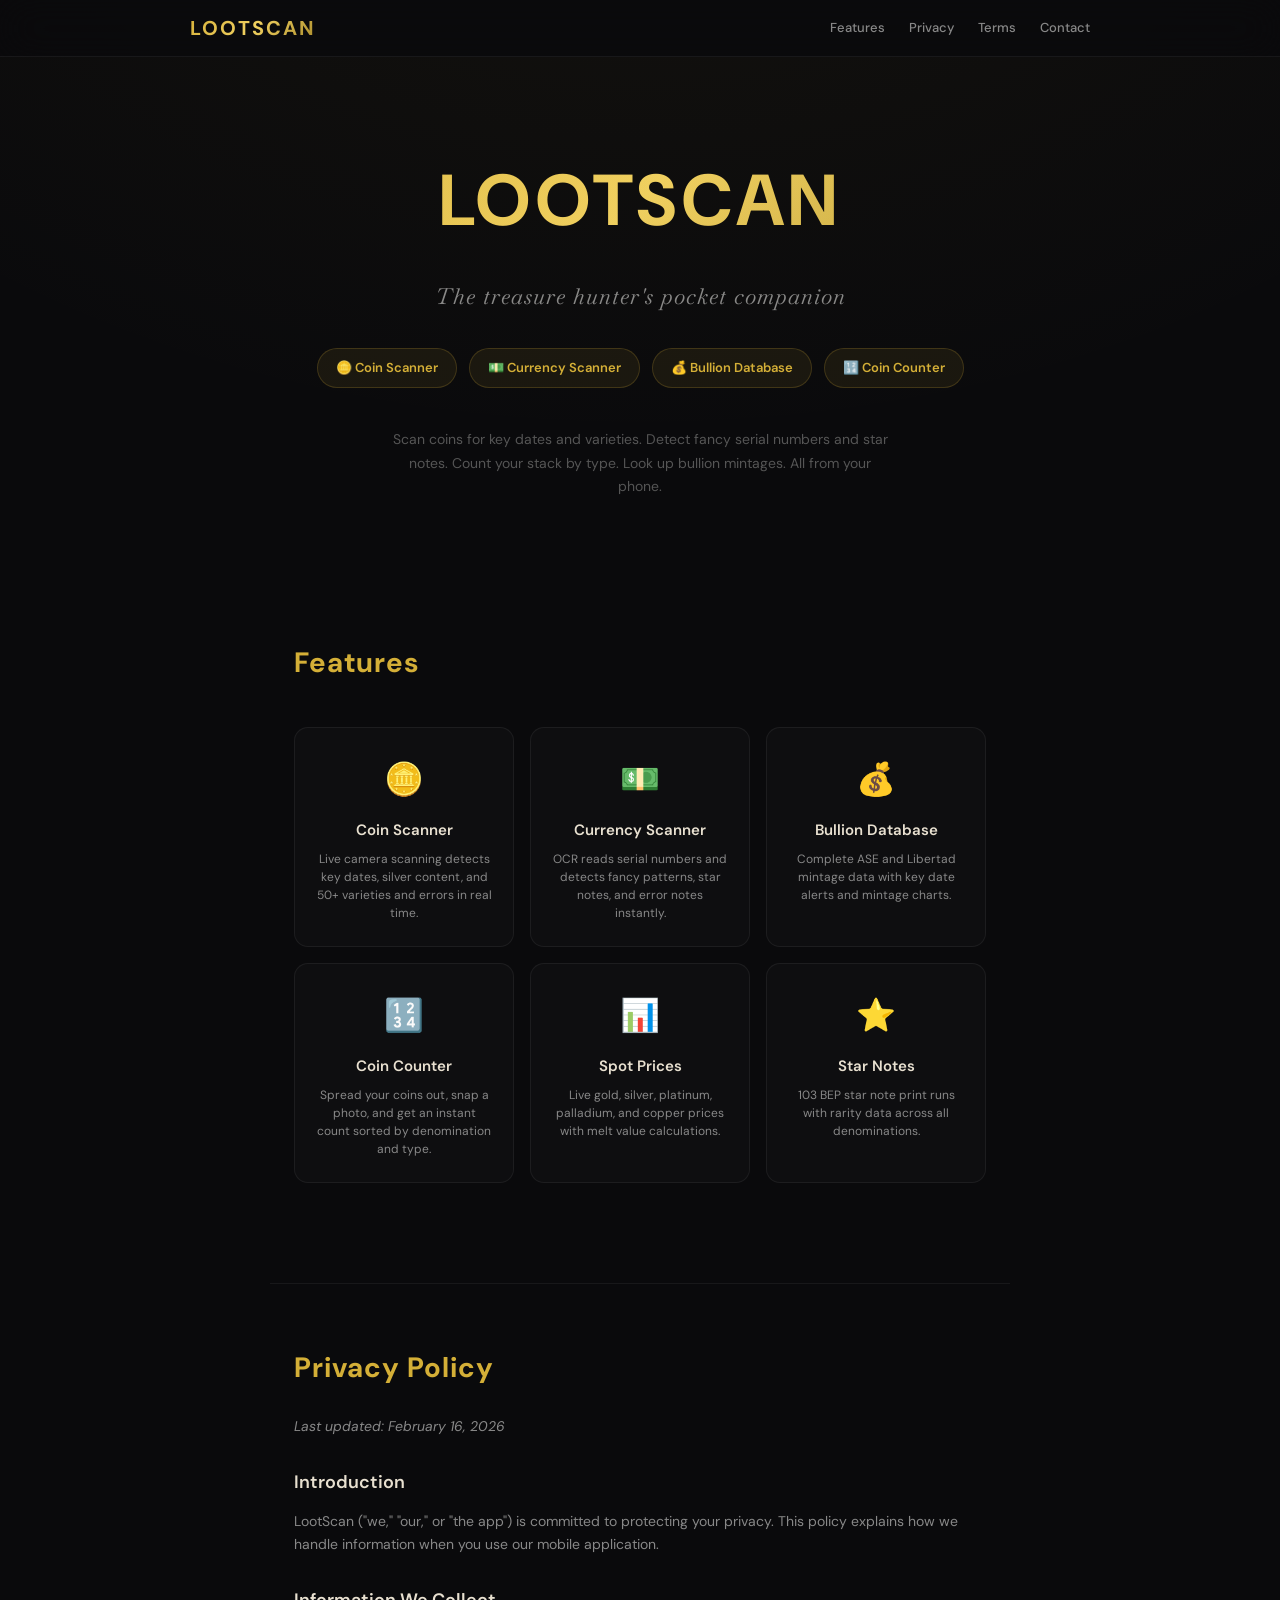
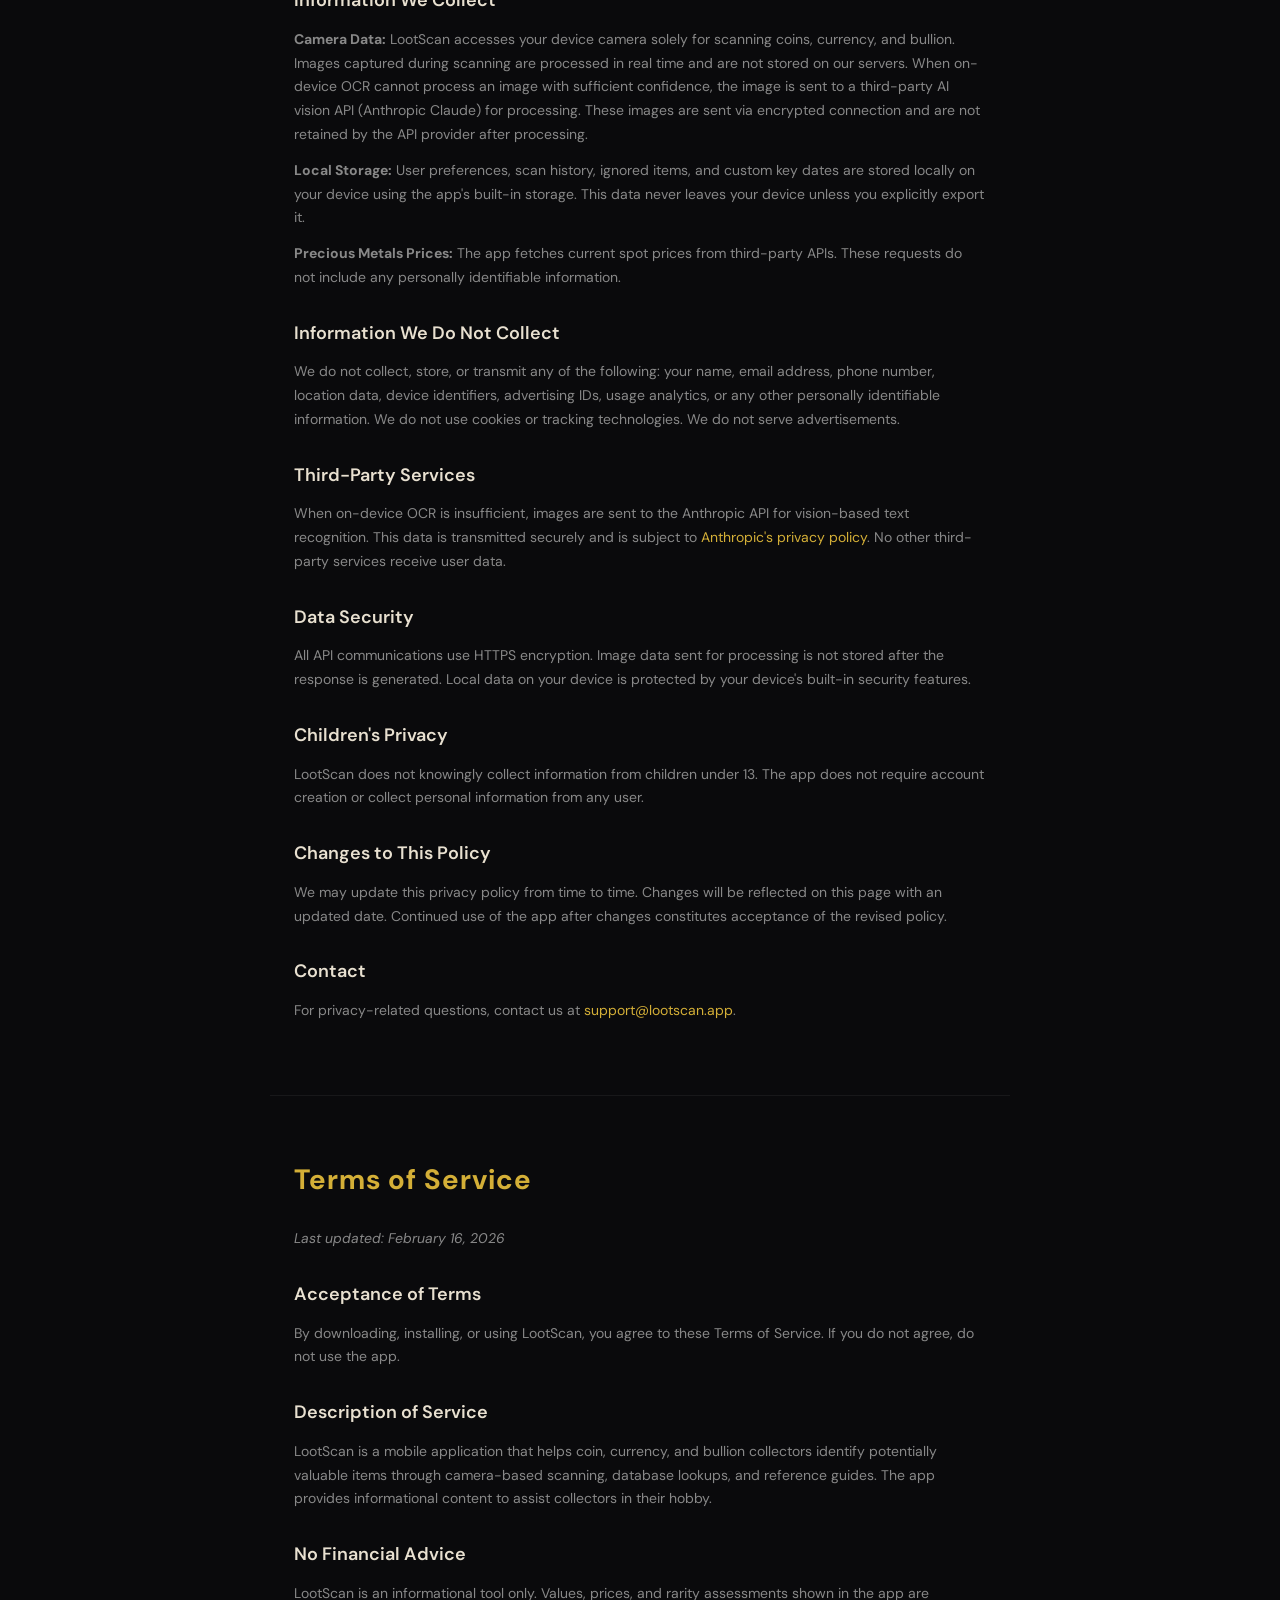
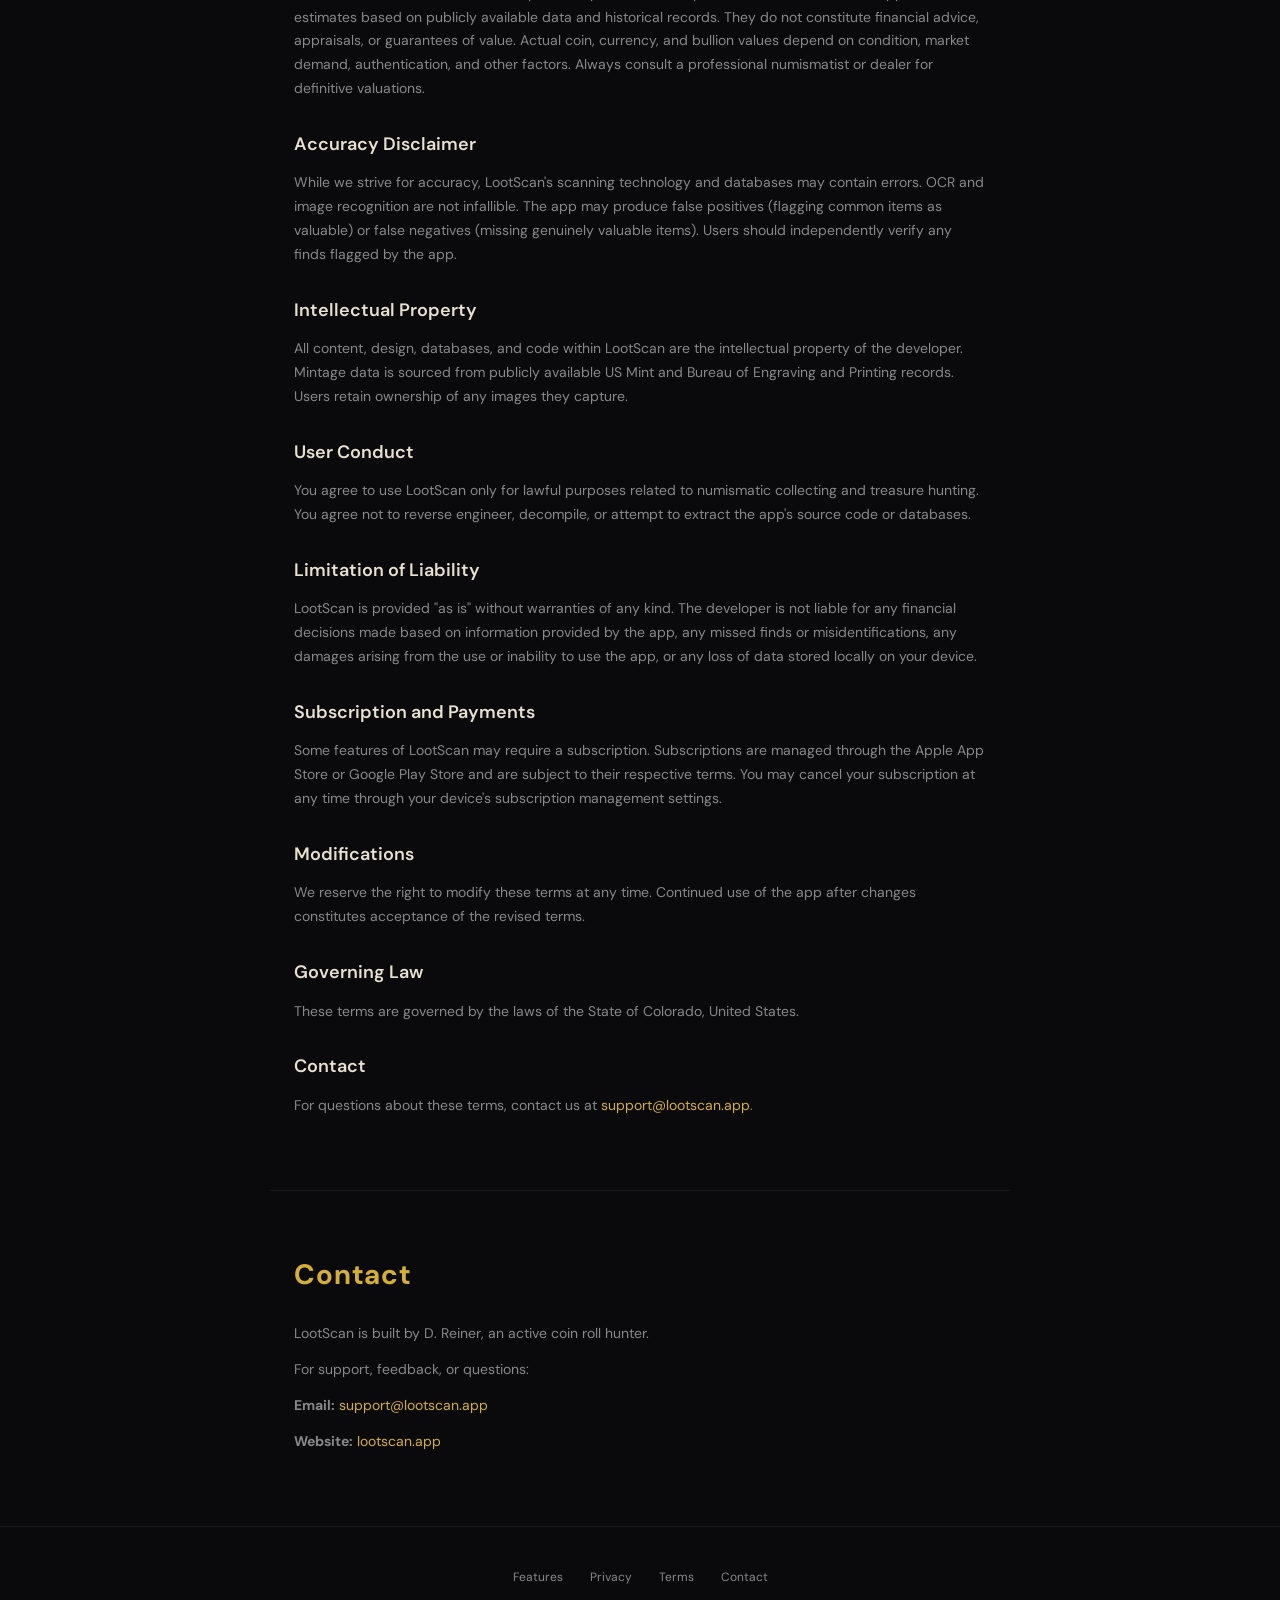
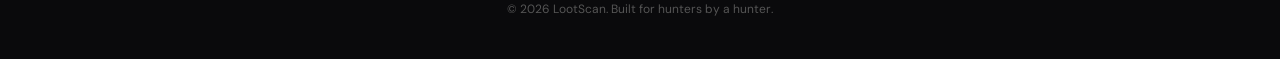
==== index.html @ cfce4ca8 "Add files via upload" ====
<!DOCTYPE html>
<html lang="en">
<head>
<meta charset="UTF-8">
<meta name="viewport" content="width=device-width, initial-scale=1.0">
<title>LootScan — Coin, Currency & Bullion Scanner</title>
<meta name="description" content="The treasure hunter's pocket companion. Scan coins for key dates, detect fancy serial numbers, count your stack, and look up bullion mintages — all from your phone.">
<link rel="preconnect" href="https://fonts.googleapis.com">
<link href="https://fonts.googleapis.com/css2?family=Baskervville:ital@0;1&family=DM+Sans:wght@400;500;600;700&family=JetBrains+Mono:wght@400;600&display=swap" rel="stylesheet">
<style>
  :root {
    --gold: #d4af37;
    --gold-light: #f0d060;
    --gold-dim: #a68929;
    --bg: #0a0a0c;
    --bg-card: rgba(255,255,255,0.02);
    --border: rgba(255,255,255,0.06);
    --text: #e8e0d0;
    --text-dim: #888;
    --text-faint: #555;
    --font: 'DM Sans', sans-serif;
    --font-display: 'Baskervville', serif;
    --mono: 'JetBrains Mono', monospace;
  }

  * { margin: 0; padding: 0; box-sizing: border-box; }

  body {
    background: var(--bg);
    color: var(--text);
    font-family: var(--font);
    line-height: 1.7;
    -webkit-font-smoothing: antialiased;
  }

  a { color: var(--gold); text-decoration: none; }
  a:hover { text-decoration: underline; }

  /* ── NAV ── */
  nav {
    position: fixed; top: 0; left: 0; right: 0; z-index: 100;
    background: rgba(10,10,12,0.92);
    backdrop-filter: blur(20px);
    border-bottom: 1px solid var(--border);
    padding: 0 24px;
  }
  nav .inner {
    max-width: 900px; margin: 0 auto;
    display: flex; justify-content: space-between; align-items: center;
    height: 56px;
  }
  nav .logo {
    font-family: var(--font);
    font-weight: 700; font-size: 20px; letter-spacing: 2px;
    background: linear-gradient(135deg, var(--gold), var(--gold-light), var(--gold-dim));
    -webkit-background-clip: text; -webkit-text-fill-color: transparent;
  }
  nav .links { display: flex; gap: 24px; }
  nav .links a {
    font-size: 13px; font-weight: 500; color: var(--text-dim);
    transition: color 0.2s;
  }
  nav .links a:hover { color: var(--gold); text-decoration: none; }

  /* ── HERO ── */
  .hero {
    padding: 140px 24px 80px;
    text-align: center;
    position: relative;
    overflow: hidden;
  }
  .hero::before {
    content: '';
    position: absolute; top: -50%; left: -50%; right: -50%; bottom: 0;
    background: radial-gradient(ellipse at center top, rgba(212,175,55,0.06) 0%, transparent 60%);
    pointer-events: none;
  }
  .hero h1 {
    font-family: var(--font);
    font-size: clamp(40px, 8vw, 72px);
    font-weight: 700;
    letter-spacing: 4px;
    background: linear-gradient(135deg, var(--gold), var(--gold-light), var(--gold-dim));
    -webkit-background-clip: text; -webkit-text-fill-color: transparent;
    margin-bottom: 16px;
  }
  .hero .tagline {
    font-family: var(--font-display);
    font-style: italic;
    font-size: clamp(16px, 3vw, 22px);
    color: var(--text-dim);
    letter-spacing: 1px;
    margin-bottom: 32px;
  }
  .hero .features {
    display: flex; flex-wrap: wrap; justify-content: center; gap: 12px;
    margin-bottom: 40px;
  }
  .hero .pill {
    padding: 8px 18px;
    border-radius: 30px;
    font-size: 13px; font-weight: 600;
    background: rgba(212,175,55,0.08);
    border: 1px solid rgba(212,175,55,0.2);
    color: var(--gold);
  }
  .hero .subtitle {
    font-size: 14px;
    color: var(--text-faint);
    max-width: 500px;
    margin: 0 auto;
  }

  /* ── SECTIONS ── */
  .section {
    max-width: 740px;
    margin: 0 auto;
    padding: 60px 24px;
  }
  .section h2 {
    font-family: var(--font);
    font-size: 28px;
    font-weight: 700;
    color: var(--gold);
    margin-bottom: 24px;
    letter-spacing: 1px;
  }
  .section h3 {
    font-size: 18px;
    font-weight: 600;
    color: var(--text);
    margin: 28px 0 12px;
  }
  .section p, .section li {
    font-size: 14px;
    color: var(--text-dim);
    margin-bottom: 12px;
  }
  .section ul {
    padding-left: 20px;
    margin-bottom: 16px;
  }
  .section li { margin-bottom: 6px; }

  .divider {
    max-width: 740px;
    margin: 0 auto;
    border: none;
    border-top: 1px solid var(--border);
  }

  /* ── FEATURE GRID ── */
  .feature-grid {
    display: grid;
    grid-template-columns: repeat(auto-fit, minmax(200px, 1fr));
    gap: 16px;
    margin: 40px 0;
  }
  .feature-card {
    background: var(--bg-card);
    border: 1px solid var(--border);
    border-radius: 14px;
    padding: 24px 20px;
    text-align: center;
    transition: border-color 0.3s;
  }
  .feature-card:hover { border-color: rgba(212,175,55,0.2); }
  .feature-card .icon { font-size: 32px; margin-bottom: 12px; }
  .feature-card .label {
    font-weight: 600; font-size: 15px;
    color: var(--text); margin-bottom: 6px;
  }
  .feature-card .desc {
    font-size: 12px; color: var(--text-dim); line-height: 1.5;
  }

  /* ── FOOTER ── */
  footer {
    border-top: 1px solid var(--border);
    padding: 40px 24px;
    text-align: center;
    color: var(--text-faint);
    font-size: 12px;
  }
  footer .links { margin-bottom: 12px; }
  footer .links a {
    color: var(--text-dim);
    margin: 0 12px;
    font-size: 12px;
  }

  /* ── RESPONSIVE ── */
  @media (max-width: 600px) {
    nav .links { gap: 16px; }
    nav .links a { font-size: 12px; }
    .section { padding: 40px 20px; }
    .feature-grid { grid-template-columns: 1fr 1fr; }
  }

  /* ── SMOOTH SCROLL ── */
  html { scroll-behavior: smooth; scroll-padding-top: 64px; }
</style>
</head>
<body>

<!-- NAV -->
<nav>
  <div class="inner">
    <div class="logo">LOOTSCAN</div>
    <div class="links">
      <a href="#features">Features</a>
      <a href="#privacy">Privacy</a>
      <a href="#terms">Terms</a>
      <a href="#contact">Contact</a>
    </div>
  </div>
</nav>

<!-- HERO -->
<div class="hero">
  <h1>LOOTSCAN</h1>
  <div class="tagline">The treasure hunter's pocket companion</div>
  <div class="features">
    <span class="pill">🪙 Coin Scanner</span>
    <span class="pill">💵 Currency Scanner</span>
    <span class="pill">💰 Bullion Database</span>
    <span class="pill">🔢 Coin Counter</span>
  </div>
  <div class="subtitle">
    Scan coins for key dates and varieties. Detect fancy serial numbers and star notes.
    Count your stack by type. Look up bullion mintages. All from your phone.
  </div>
</div>

<!-- FEATURES -->
<div class="section" id="features">
  <h2>Features</h2>
  <div class="feature-grid">
    <div class="feature-card">
      <div class="icon">🪙</div>
      <div class="label">Coin Scanner</div>
      <div class="desc">Live camera scanning detects key dates, silver content, and 50+ varieties and errors in real time.</div>
    </div>
    <div class="feature-card">
      <div class="icon">💵</div>
      <div class="label">Currency Scanner</div>
      <div class="desc">OCR reads serial numbers and detects fancy patterns, star notes, and error notes instantly.</div>
    </div>
    <div class="feature-card">
      <div class="icon">💰</div>
      <div class="label">Bullion Database</div>
      <div class="desc">Complete ASE and Libertad mintage data with key date alerts and mintage charts.</div>
    </div>
    <div class="feature-card">
      <div class="icon">🔢</div>
      <div class="label">Coin Counter</div>
      <div class="desc">Spread your coins out, snap a photo, and get an instant count sorted by denomination and type.</div>
    </div>
    <div class="feature-card">
      <div class="icon">📊</div>
      <div class="label">Spot Prices</div>
      <div class="desc">Live gold, silver, platinum, palladium, and copper prices with melt value calculations.</div>
    </div>
    <div class="feature-card">
      <div class="icon">⭐</div>
      <div class="label">Star Notes</div>
      <div class="desc">103 BEP star note print runs with rarity data across all denominations.</div>
    </div>
  </div>
</div>

<hr class="divider">

<!-- PRIVACY POLICY -->
<div class="section" id="privacy">
  <h2>Privacy Policy</h2>
  <p><em>Last updated: February 16, 2026</em></p>

  <h3>Introduction</h3>
  <p>LootScan ("we," "our," or "the app") is committed to protecting your privacy. This policy explains how we handle information when you use our mobile application.</p>

  <h3>Information We Collect</h3>
  <p><strong>Camera Data:</strong> LootScan accesses your device camera solely for scanning coins, currency, and bullion. Images captured during scanning are processed in real time and are not stored on our servers. When on-device OCR cannot process an image with sufficient confidence, the image is sent to a third-party AI vision API (Anthropic Claude) for processing. These images are sent via encrypted connection and are not retained by the API provider after processing.</p>
  <p><strong>Local Storage:</strong> User preferences, scan history, ignored items, and custom key dates are stored locally on your device using the app's built-in storage. This data never leaves your device unless you explicitly export it.</p>
  <p><strong>Precious Metals Prices:</strong> The app fetches current spot prices from third-party APIs. These requests do not include any personally identifiable information.</p>

  <h3>Information We Do Not Collect</h3>
  <p>We do not collect, store, or transmit any of the following: your name, email address, phone number, location data, device identifiers, advertising IDs, usage analytics, or any other personally identifiable information. We do not use cookies or tracking technologies. We do not serve advertisements.</p>

  <h3>Third-Party Services</h3>
  <p>When on-device OCR is insufficient, images are sent to the Anthropic API for vision-based text recognition. This data is transmitted securely and is subject to <a href="https://www.anthropic.com/privacy" target="_blank" rel="noopener">Anthropic's privacy policy</a>. No other third-party services receive user data.</p>

  <h3>Data Security</h3>
  <p>All API communications use HTTPS encryption. Image data sent for processing is not stored after the response is generated. Local data on your device is protected by your device's built-in security features.</p>

  <h3>Children's Privacy</h3>
  <p>LootScan does not knowingly collect information from children under 13. The app does not require account creation or collect personal information from any user.</p>

  <h3>Changes to This Policy</h3>
  <p>We may update this privacy policy from time to time. Changes will be reflected on this page with an updated date. Continued use of the app after changes constitutes acceptance of the revised policy.</p>

  <h3>Contact</h3>
  <p>For privacy-related questions, contact us at <a href="mailto:support@lootscan.app">support@lootscan.app</a>.</p>
</div>

<hr class="divider">

<!-- TERMS OF SERVICE -->
<div class="section" id="terms">
  <h2>Terms of Service</h2>
  <p><em>Last updated: February 16, 2026</em></p>

  <h3>Acceptance of Terms</h3>
  <p>By downloading, installing, or using LootScan, you agree to these Terms of Service. If you do not agree, do not use the app.</p>

  <h3>Description of Service</h3>
  <p>LootScan is a mobile application that helps coin, currency, and bullion collectors identify potentially valuable items through camera-based scanning, database lookups, and reference guides. The app provides informational content to assist collectors in their hobby.</p>

  <h3>No Financial Advice</h3>
  <p>LootScan is an informational tool only. Values, prices, and rarity assessments shown in the app are estimates based on publicly available data and historical records. They do not constitute financial advice, appraisals, or guarantees of value. Actual coin, currency, and bullion values depend on condition, market demand, authentication, and other factors. Always consult a professional numismatist or dealer for definitive valuations.</p>

  <h3>Accuracy Disclaimer</h3>
  <p>While we strive for accuracy, LootScan's scanning technology and databases may contain errors. OCR and image recognition are not infallible. The app may produce false positives (flagging common items as valuable) or false negatives (missing genuinely valuable items). Users should independently verify any finds flagged by the app.</p>

  <h3>Intellectual Property</h3>
  <p>All content, design, databases, and code within LootScan are the intellectual property of the developer. Mintage data is sourced from publicly available US Mint and Bureau of Engraving and Printing records. Users retain ownership of any images they capture.</p>

  <h3>User Conduct</h3>
  <p>You agree to use LootScan only for lawful purposes related to numismatic collecting and treasure hunting. You agree not to reverse engineer, decompile, or attempt to extract the app's source code or databases.</p>

  <h3>Limitation of Liability</h3>
  <p>LootScan is provided "as is" without warranties of any kind. The developer is not liable for any financial decisions made based on information provided by the app, any missed finds or misidentifications, any damages arising from the use or inability to use the app, or any loss of data stored locally on your device.</p>

  <h3>Subscription and Payments</h3>
  <p>Some features of LootScan may require a subscription. Subscriptions are managed through the Apple App Store or Google Play Store and are subject to their respective terms. You may cancel your subscription at any time through your device's subscription management settings.</p>

  <h3>Modifications</h3>
  <p>We reserve the right to modify these terms at any time. Continued use of the app after changes constitutes acceptance of the revised terms.</p>

  <h3>Governing Law</h3>
  <p>These terms are governed by the laws of the State of Colorado, United States.</p>

  <h3>Contact</h3>
  <p>For questions about these terms, contact us at <a href="mailto:support@lootscan.app">support@lootscan.app</a>.</p>
</div>

<hr class="divider">

<!-- CONTACT -->
<div class="section" id="contact">
  <h2>Contact</h2>
  <p>LootScan is built by D. Reiner, an active coin roll hunter.</p>
  <p>For support, feedback, or questions:</p>
  <p><strong>Email:</strong> <a href="mailto:support@lootscan.app">support@lootscan.app</a></p>
  <p><strong>Website:</strong> <a href="https://lootscan.app">lootscan.app</a></p>
</div>

<!-- FOOTER -->
<footer>
  <div class="links">
    <a href="#features">Features</a>
    <a href="#privacy">Privacy</a>
    <a href="#terms">Terms</a>
    <a href="#contact">Contact</a>
  </div>
  <div>&copy; 2026 LootScan. Built for hunters by a hunter.</div>
</footer>

</body>
</html>
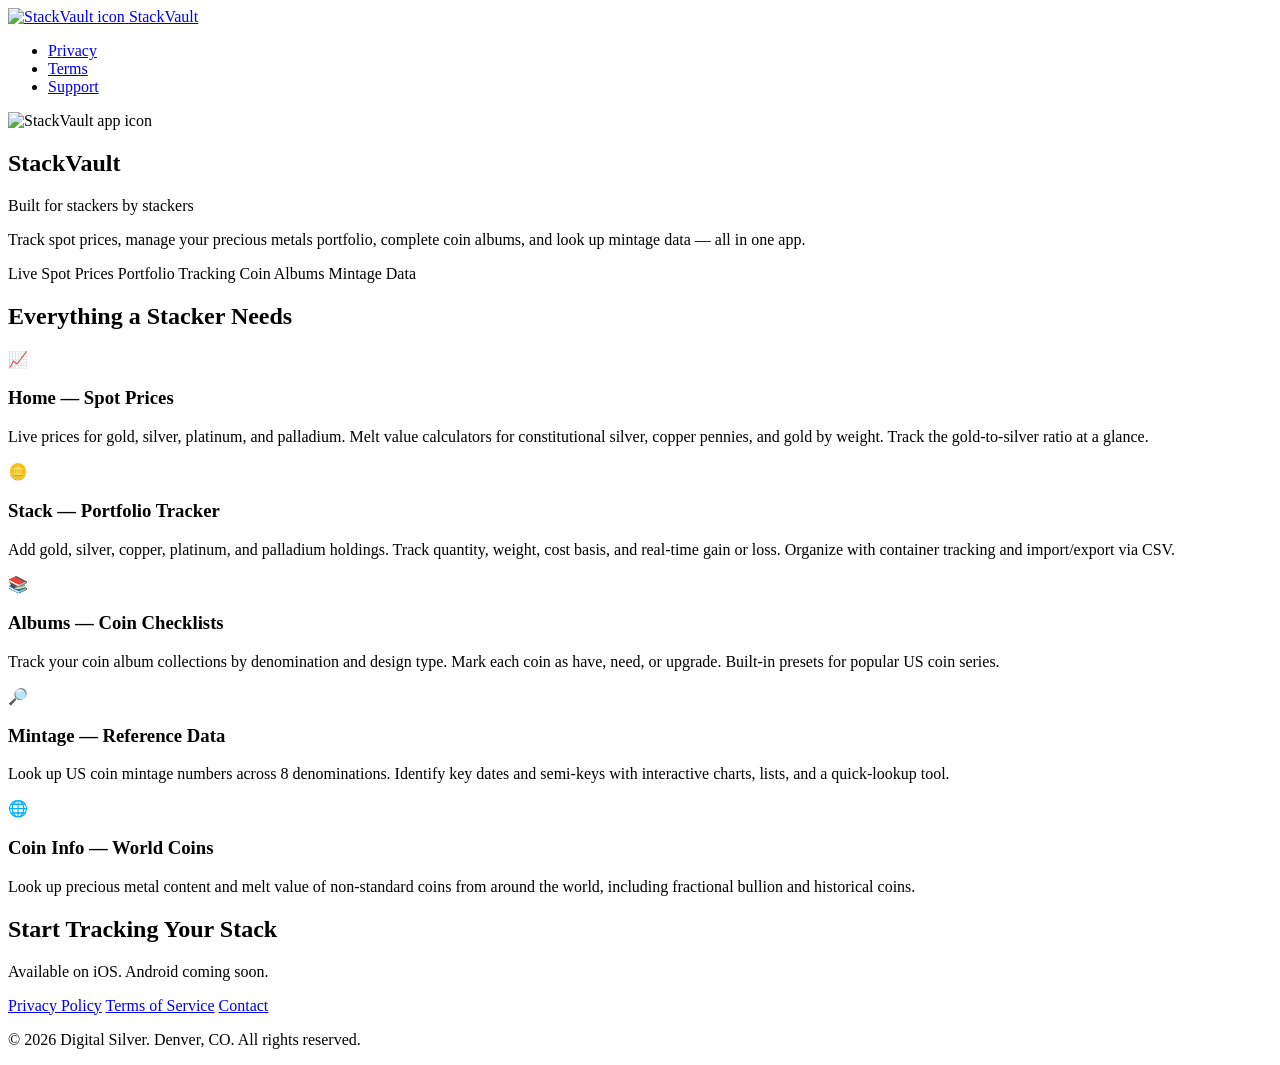
==== commit 5cab6b7b: "Add files via upload" ====
--- a/index.html
+++ b/index.html
@@ -1,369 +1,97 @@
 <!DOCTYPE html>
 <html lang="en">
 <head>
-<meta charset="UTF-8">
-<meta name="viewport" content="width=device-width, initial-scale=1.0">
-<title>LootScan — Coin, Currency & Bullion Scanner</title>
-<meta name="description" content="The treasure hunter's pocket companion. Scan coins for key dates, detect fancy serial numbers, count your stack, and look up bullion mintages — all from your phone.">
-<link rel="preconnect" href="https://fonts.googleapis.com">
-<link href="https://fonts.googleapis.com/css2?family=Baskervville:ital@0;1&family=DM+Sans:wght@400;500;600;700&family=JetBrains+Mono:wght@400;600&display=swap" rel="stylesheet">
-<style>
-  :root {
-    --gold: #d4af37;
-    --gold-light: #f0d060;
-    --gold-dim: #a68929;
-    --bg: #0a0a0c;
-    --bg-card: rgba(255,255,255,0.02);
-    --border: rgba(255,255,255,0.06);
-    --text: #e8e0d0;
-    --text-dim: #888;
-    --text-faint: #555;
-    --font: 'DM Sans', sans-serif;
-    --font-display: 'Baskervville', serif;
-    --mono: 'JetBrains Mono', monospace;
-  }
-
-  * { margin: 0; padding: 0; box-sizing: border-box; }
-
-  body {
-    background: var(--bg);
-    color: var(--text);
-    font-family: var(--font);
-    line-height: 1.7;
-    -webkit-font-smoothing: antialiased;
-  }
-
-  a { color: var(--gold); text-decoration: none; }
-  a:hover { text-decoration: underline; }
-
-  /* ── NAV ── */
-  nav {
-    position: fixed; top: 0; left: 0; right: 0; z-index: 100;
-    background: rgba(10,10,12,0.92);
-    backdrop-filter: blur(20px);
-    border-bottom: 1px solid var(--border);
-    padding: 0 24px;
-  }
-  nav .inner {
-    max-width: 900px; margin: 0 auto;
-    display: flex; justify-content: space-between; align-items: center;
-    height: 56px;
-  }
-  nav .logo {
-    font-family: var(--font);
-    font-weight: 700; font-size: 20px; letter-spacing: 2px;
-    background: linear-gradient(135deg, var(--gold), var(--gold-light), var(--gold-dim));
-    -webkit-background-clip: text; -webkit-text-fill-color: transparent;
-  }
-  nav .links { display: flex; gap: 24px; }
-  nav .links a {
-    font-size: 13px; font-weight: 500; color: var(--text-dim);
-    transition: color 0.2s;
-  }
-  nav .links a:hover { color: var(--gold); text-decoration: none; }
-
-  /* ── HERO ── */
-  .hero {
-    padding: 140px 24px 80px;
-    text-align: center;
-    position: relative;
-    overflow: hidden;
-  }
-  .hero::before {
-    content: '';
-    position: absolute; top: -50%; left: -50%; right: -50%; bottom: 0;
-    background: radial-gradient(ellipse at center top, rgba(212,175,55,0.06) 0%, transparent 60%);
-    pointer-events: none;
-  }
-  .hero h1 {
-    font-family: var(--font);
-    font-size: clamp(40px, 8vw, 72px);
-    font-weight: 700;
-    letter-spacing: 4px;
-    background: linear-gradient(135deg, var(--gold), var(--gold-light), var(--gold-dim));
-    -webkit-background-clip: text; -webkit-text-fill-color: transparent;
-    margin-bottom: 16px;
-  }
-  .hero .tagline {
-    font-family: var(--font-display);
-    font-style: italic;
-    font-size: clamp(16px, 3vw, 22px);
-    color: var(--text-dim);
-    letter-spacing: 1px;
-    margin-bottom: 32px;
-  }
-  .hero .features {
-    display: flex; flex-wrap: wrap; justify-content: center; gap: 12px;
-    margin-bottom: 40px;
-  }
-  .hero .pill {
-    padding: 8px 18px;
-    border-radius: 30px;
-    font-size: 13px; font-weight: 600;
-    background: rgba(212,175,55,0.08);
-    border: 1px solid rgba(212,175,55,0.2);
-    color: var(--gold);
-  }
-  .hero .subtitle {
-    font-size: 14px;
-    color: var(--text-faint);
-    max-width: 500px;
-    margin: 0 auto;
-  }
-
-  /* ── SECTIONS ── */
-  .section {
-    max-width: 740px;
-    margin: 0 auto;
-    padding: 60px 24px;
-  }
-  .section h2 {
-    font-family: var(--font);
-    font-size: 28px;
-    font-weight: 700;
-    color: var(--gold);
-    margin-bottom: 24px;
-    letter-spacing: 1px;
-  }
-  .section h3 {
-    font-size: 18px;
-    font-weight: 600;
-    color: var(--text);
-    margin: 28px 0 12px;
-  }
-  .section p, .section li {
-    font-size: 14px;
-    color: var(--text-dim);
-    margin-bottom: 12px;
-  }
-  .section ul {
-    padding-left: 20px;
-    margin-bottom: 16px;
-  }
-  .section li { margin-bottom: 6px; }
-
-  .divider {
-    max-width: 740px;
-    margin: 0 auto;
-    border: none;
-    border-top: 1px solid var(--border);
-  }
-
-  /* ── FEATURE GRID ── */
-  .feature-grid {
-    display: grid;
-    grid-template-columns: repeat(auto-fit, minmax(200px, 1fr));
-    gap: 16px;
-    margin: 40px 0;
-  }
-  .feature-card {
-    background: var(--bg-card);
-    border: 1px solid var(--border);
-    border-radius: 14px;
-    padding: 24px 20px;
-    text-align: center;
-    transition: border-color 0.3s;
-  }
-  .feature-card:hover { border-color: rgba(212,175,55,0.2); }
-  .feature-card .icon { font-size: 32px; margin-bottom: 12px; }
-  .feature-card .label {
-    font-weight: 600; font-size: 15px;
-    color: var(--text); margin-bottom: 6px;
-  }
-  .feature-card .desc {
-    font-size: 12px; color: var(--text-dim); line-height: 1.5;
-  }
-
-  /* ── FOOTER ── */
-  footer {
-    border-top: 1px solid var(--border);
-    padding: 40px 24px;
-    text-align: center;
-    color: var(--text-faint);
-    font-size: 12px;
-  }
-  footer .links { margin-bottom: 12px; }
-  footer .links a {
-    color: var(--text-dim);
-    margin: 0 12px;
-    font-size: 12px;
-  }
-
-  /* ── RESPONSIVE ── */
-  @media (max-width: 600px) {
-    nav .links { gap: 16px; }
-    nav .links a { font-size: 12px; }
-    .section { padding: 40px 20px; }
-    .feature-grid { grid-template-columns: 1fr 1fr; }
-  }
-
-  /* ── SMOOTH SCROLL ── */
-  html { scroll-behavior: smooth; scroll-padding-top: 64px; }
-</style>
+  <meta charset="UTF-8">
+  <meta name="viewport" content="width=device-width, initial-scale=1.0">
+  <title>StackVault - Precious Metals Tracker for Stackers</title>
+  <meta name="description" content="StackVault is the precious metals and coin collector app built for stackers by stackers. Track spot prices, manage your stack, complete coin albums, and look up mintage data.">
+  <meta name="theme-color" content="#0a0b0d">
+  <link rel="icon" type="image/png" href="assets/icon.png">
+  <link rel="apple-touch-icon" href="assets/icon.png">
+  <link rel="stylesheet" href="style.css">
 </head>
 <body>
 
-<!-- NAV -->
-<nav>
-  <div class="inner">
-    <div class="logo">LOOTSCAN</div>
-    <div class="links">
-      <a href="#features">Features</a>
-      <a href="#privacy">Privacy</a>
-      <a href="#terms">Terms</a>
-      <a href="#contact">Contact</a>
+<header>
+  <nav>
+    <a href="/" class="nav-brand">
+      <img src="assets/icon.png" alt="StackVault icon" width="36" height="36">
+      <span>StackVault</span>
+    </a>
+    <ul class="nav-links">
+      <li><a href="privacy.html">Privacy</a></li>
+      <li><a href="terms.html">Terms</a></li>
+      <li><a href="mailto:support@lootscan.app">Support</a></li>
+    </ul>
+  </nav>
+</header>
+
+<main>
+  <section class="hero">
+    <img src="assets/icon.png" alt="StackVault app icon" class="hero-icon" width="120" height="120">
+    <h1>Stack<span class="gold">Vault</span></h1>
+    <p class="subtitle">Built for stackers by stackers</p>
+    <p class="tagline">Track spot prices, manage your precious metals portfolio, complete coin albums, and look up mintage data &mdash; all in one app.</p>
+    <div class="badge-row">
+      <span class="badge"><span class="dot"></span> Live Spot Prices</span>
+      <span class="badge"><span class="dot"></span> Portfolio Tracking</span>
+      <span class="badge"><span class="dot"></span> Coin Albums</span>
+      <span class="badge"><span class="dot"></span> Mintage Data</span>
     </div>
+  </section>
+
+  <section class="features container">
+    <h2>Everything a Stacker Needs</h2>
+    <div class="feature-grid">
+
+      <div class="feature-card">
+        <span class="icon">&#128200;</span>
+        <h3>Home &mdash; Spot Prices</h3>
+        <p>Live prices for gold, silver, platinum, and palladium. Melt value calculators for constitutional silver, copper pennies, and gold by weight. Track the gold-to-silver ratio at a glance.</p>
+      </div>
+
+      <div class="feature-card">
+        <span class="icon">&#129689;</span>
+        <h3>Stack &mdash; Portfolio Tracker</h3>
+        <p>Add gold, silver, copper, platinum, and palladium holdings. Track quantity, weight, cost basis, and real-time gain or loss. Organize with container tracking and import/export via CSV.</p>
+      </div>
+
+      <div class="feature-card">
+        <span class="icon">&#128218;</span>
+        <h3>Albums &mdash; Coin Checklists</h3>
+        <p>Track your coin album collections by denomination and design type. Mark each coin as have, need, or upgrade. Built-in presets for popular US coin series.</p>
+      </div>
+
+      <div class="feature-card">
+        <span class="icon">&#128270;</span>
+        <h3>Mintage &mdash; Reference Data</h3>
+        <p>Look up US coin mintage numbers across 8 denominations. Identify key dates and semi-keys with interactive charts, lists, and a quick-lookup tool.</p>
+      </div>
+
+      <div class="feature-card">
+        <span class="icon">&#127760;</span>
+        <h3>Coin Info &mdash; World Coins</h3>
+        <p>Look up precious metal content and melt value of non-standard coins from around the world, including fractional bullion and historical coins.</p>
+      </div>
+
+    </div>
+  </section>
+
+  <section class="cta">
+    <h2>Start Tracking Your Stack</h2>
+    <p>Available on iOS. Android coming soon.</p>
+    <!-- Replace # with actual App Store link when live -->
+    <!--<a href="#" class="btn-primary">Download on the App Store</a>-->
+  </section>
+</main>
+
+<footer>
+  <div class="footer-links">
+    <a href="privacy.html">Privacy Policy</a>
+    <a href="terms.html">Terms of Service</a>
+    <a href="mailto:support@lootscan.app">Contact</a>
   </div>
-</nav>
-
-<!-- HERO -->
-<div class="hero">
-  <h1>LOOTSCAN</h1>
-  <div class="tagline">The treasure hunter's pocket companion</div>
-  <div class="features">
-    <span class="pill">🪙 Coin Scanner</span>
-    <span class="pill">💵 Currency Scanner</span>
-    <span class="pill">💰 Bullion Database</span>
-    <span class="pill">🔢 Coin Counter</span>
-  </div>
-  <div class="subtitle">
-    Scan coins for key dates and varieties. Detect fancy serial numbers and star notes.
-    Count your stack by type. Look up bullion mintages. All from your phone.
-  </div>
-</div>
-
-<!-- FEATURES -->
-<div class="section" id="features">
-  <h2>Features</h2>
-  <div class="feature-grid">
-    <div class="feature-card">
-      <div class="icon">🪙</div>
-      <div class="label">Coin Scanner</div>
-      <div class="desc">Live camera scanning detects key dates, silver content, and 50+ varieties and errors in real time.</div>
-    </div>
-    <div class="feature-card">
-      <div class="icon">💵</div>
-      <div class="label">Currency Scanner</div>
-      <div class="desc">OCR reads serial numbers and detects fancy patterns, star notes, and error notes instantly.</div>
-    </div>
-    <div class="feature-card">
-      <div class="icon">💰</div>
-      <div class="label">Bullion Database</div>
-      <div class="desc">Complete ASE and Libertad mintage data with key date alerts and mintage charts.</div>
-    </div>
-    <div class="feature-card">
-      <div class="icon">🔢</div>
-      <div class="label">Coin Counter</div>
-      <div class="desc">Spread your coins out, snap a photo, and get an instant count sorted by denomination and type.</div>
-    </div>
-    <div class="feature-card">
-      <div class="icon">📊</div>
-      <div class="label">Spot Prices</div>
-      <div class="desc">Live gold, silver, platinum, palladium, and copper prices with melt value calculations.</div>
-    </div>
-    <div class="feature-card">
-      <div class="icon">⭐</div>
-      <div class="label">Star Notes</div>
-      <div class="desc">103 BEP star note print runs with rarity data across all denominations.</div>
-    </div>
-  </div>
-</div>
-
-<hr class="divider">
-
-<!-- PRIVACY POLICY -->
-<div class="section" id="privacy">
-  <h2>Privacy Policy</h2>
-  <p><em>Last updated: February 16, 2026</em></p>
-
-  <h3>Introduction</h3>
-  <p>LootScan ("we," "our," or "the app") is committed to protecting your privacy. This policy explains how we handle information when you use our mobile application.</p>
-
-  <h3>Information We Collect</h3>
-  <p><strong>Camera Data:</strong> LootScan accesses your device camera solely for scanning coins, currency, and bullion. Images captured during scanning are processed in real time and are not stored on our servers. When on-device OCR cannot process an image with sufficient confidence, the image is sent to a third-party AI vision API (Anthropic Claude) for processing. These images are sent via encrypted connection and are not retained by the API provider after processing.</p>
-  <p><strong>Local Storage:</strong> User preferences, scan history, ignored items, and custom key dates are stored locally on your device using the app's built-in storage. This data never leaves your device unless you explicitly export it.</p>
-  <p><strong>Precious Metals Prices:</strong> The app fetches current spot prices from third-party APIs. These requests do not include any personally identifiable information.</p>
-
-  <h3>Information We Do Not Collect</h3>
-  <p>We do not collect, store, or transmit any of the following: your name, email address, phone number, location data, device identifiers, advertising IDs, usage analytics, or any other personally identifiable information. We do not use cookies or tracking technologies. We do not serve advertisements.</p>
-
-  <h3>Third-Party Services</h3>
-  <p>When on-device OCR is insufficient, images are sent to the Anthropic API for vision-based text recognition. This data is transmitted securely and is subject to <a href="https://www.anthropic.com/privacy" target="_blank" rel="noopener">Anthropic's privacy policy</a>. No other third-party services receive user data.</p>
-
-  <h3>Data Security</h3>
-  <p>All API communications use HTTPS encryption. Image data sent for processing is not stored after the response is generated. Local data on your device is protected by your device's built-in security features.</p>
-
-  <h3>Children's Privacy</h3>
-  <p>LootScan does not knowingly collect information from children under 13. The app does not require account creation or collect personal information from any user.</p>
-
-  <h3>Changes to This Policy</h3>
-  <p>We may update this privacy policy from time to time. Changes will be reflected on this page with an updated date. Continued use of the app after changes constitutes acceptance of the revised policy.</p>
-
-  <h3>Contact</h3>
-  <p>For privacy-related questions, contact us at <a href="mailto:support@lootscan.app">support@lootscan.app</a>.</p>
-</div>
-
-<hr class="divider">
-
-<!-- TERMS OF SERVICE -->
-<div class="section" id="terms">
-  <h2>Terms of Service</h2>
-  <p><em>Last updated: February 16, 2026</em></p>
-
-  <h3>Acceptance of Terms</h3>
-  <p>By downloading, installing, or using LootScan, you agree to these Terms of Service. If you do not agree, do not use the app.</p>
-
-  <h3>Description of Service</h3>
-  <p>LootScan is a mobile application that helps coin, currency, and bullion collectors identify potentially valuable items through camera-based scanning, database lookups, and reference guides. The app provides informational content to assist collectors in their hobby.</p>
-
-  <h3>No Financial Advice</h3>
-  <p>LootScan is an informational tool only. Values, prices, and rarity assessments shown in the app are estimates based on publicly available data and historical records. They do not constitute financial advice, appraisals, or guarantees of value. Actual coin, currency, and bullion values depend on condition, market demand, authentication, and other factors. Always consult a professional numismatist or dealer for definitive valuations.</p>
-
-  <h3>Accuracy Disclaimer</h3>
-  <p>While we strive for accuracy, LootScan's scanning technology and databases may contain errors. OCR and image recognition are not infallible. The app may produce false positives (flagging common items as valuable) or false negatives (missing genuinely valuable items). Users should independently verify any finds flagged by the app.</p>
-
-  <h3>Intellectual Property</h3>
-  <p>All content, design, databases, and code within LootScan are the intellectual property of the developer. Mintage data is sourced from publicly available US Mint and Bureau of Engraving and Printing records. Users retain ownership of any images they capture.</p>
-
-  <h3>User Conduct</h3>
-  <p>You agree to use LootScan only for lawful purposes related to numismatic collecting and treasure hunting. You agree not to reverse engineer, decompile, or attempt to extract the app's source code or databases.</p>
-
-  <h3>Limitation of Liability</h3>
-  <p>LootScan is provided "as is" without warranties of any kind. The developer is not liable for any financial decisions made based on information provided by the app, any missed finds or misidentifications, any damages arising from the use or inability to use the app, or any loss of data stored locally on your device.</p>
-
-  <h3>Subscription and Payments</h3>
-  <p>Some features of LootScan may require a subscription. Subscriptions are managed through the Apple App Store or Google Play Store and are subject to their respective terms. You may cancel your subscription at any time through your device's subscription management settings.</p>
-
-  <h3>Modifications</h3>
-  <p>We reserve the right to modify these terms at any time. Continued use of the app after changes constitutes acceptance of the revised terms.</p>
-
-  <h3>Governing Law</h3>
-  <p>These terms are governed by the laws of the State of Colorado, United States.</p>
-
-  <h3>Contact</h3>
-  <p>For questions about these terms, contact us at <a href="mailto:support@lootscan.app">support@lootscan.app</a>.</p>
-</div>
-
-<hr class="divider">
-
-<!-- CONTACT -->
-<div class="section" id="contact">
-  <h2>Contact</h2>
-  <p>LootScan is built by D. Reiner, an active coin roll hunter.</p>
-  <p>For support, feedback, or questions:</p>
-  <p><strong>Email:</strong> <a href="mailto:support@lootscan.app">support@lootscan.app</a></p>
-  <p><strong>Website:</strong> <a href="https://lootscan.app">lootscan.app</a></p>
-</div>
-
-<!-- FOOTER -->
-<footer>
-  <div class="links">
-    <a href="#features">Features</a>
-    <a href="#privacy">Privacy</a>
-    <a href="#terms">Terms</a>
-    <a href="#contact">Contact</a>
-  </div>
-  <div>&copy; 2026 LootScan. Built for hunters by a hunter.</div>
+  <p class="footer-copy">&copy; 2026 Digital Silver. Denver, CO. All rights reserved.</p>
 </footer>
 
 </body>
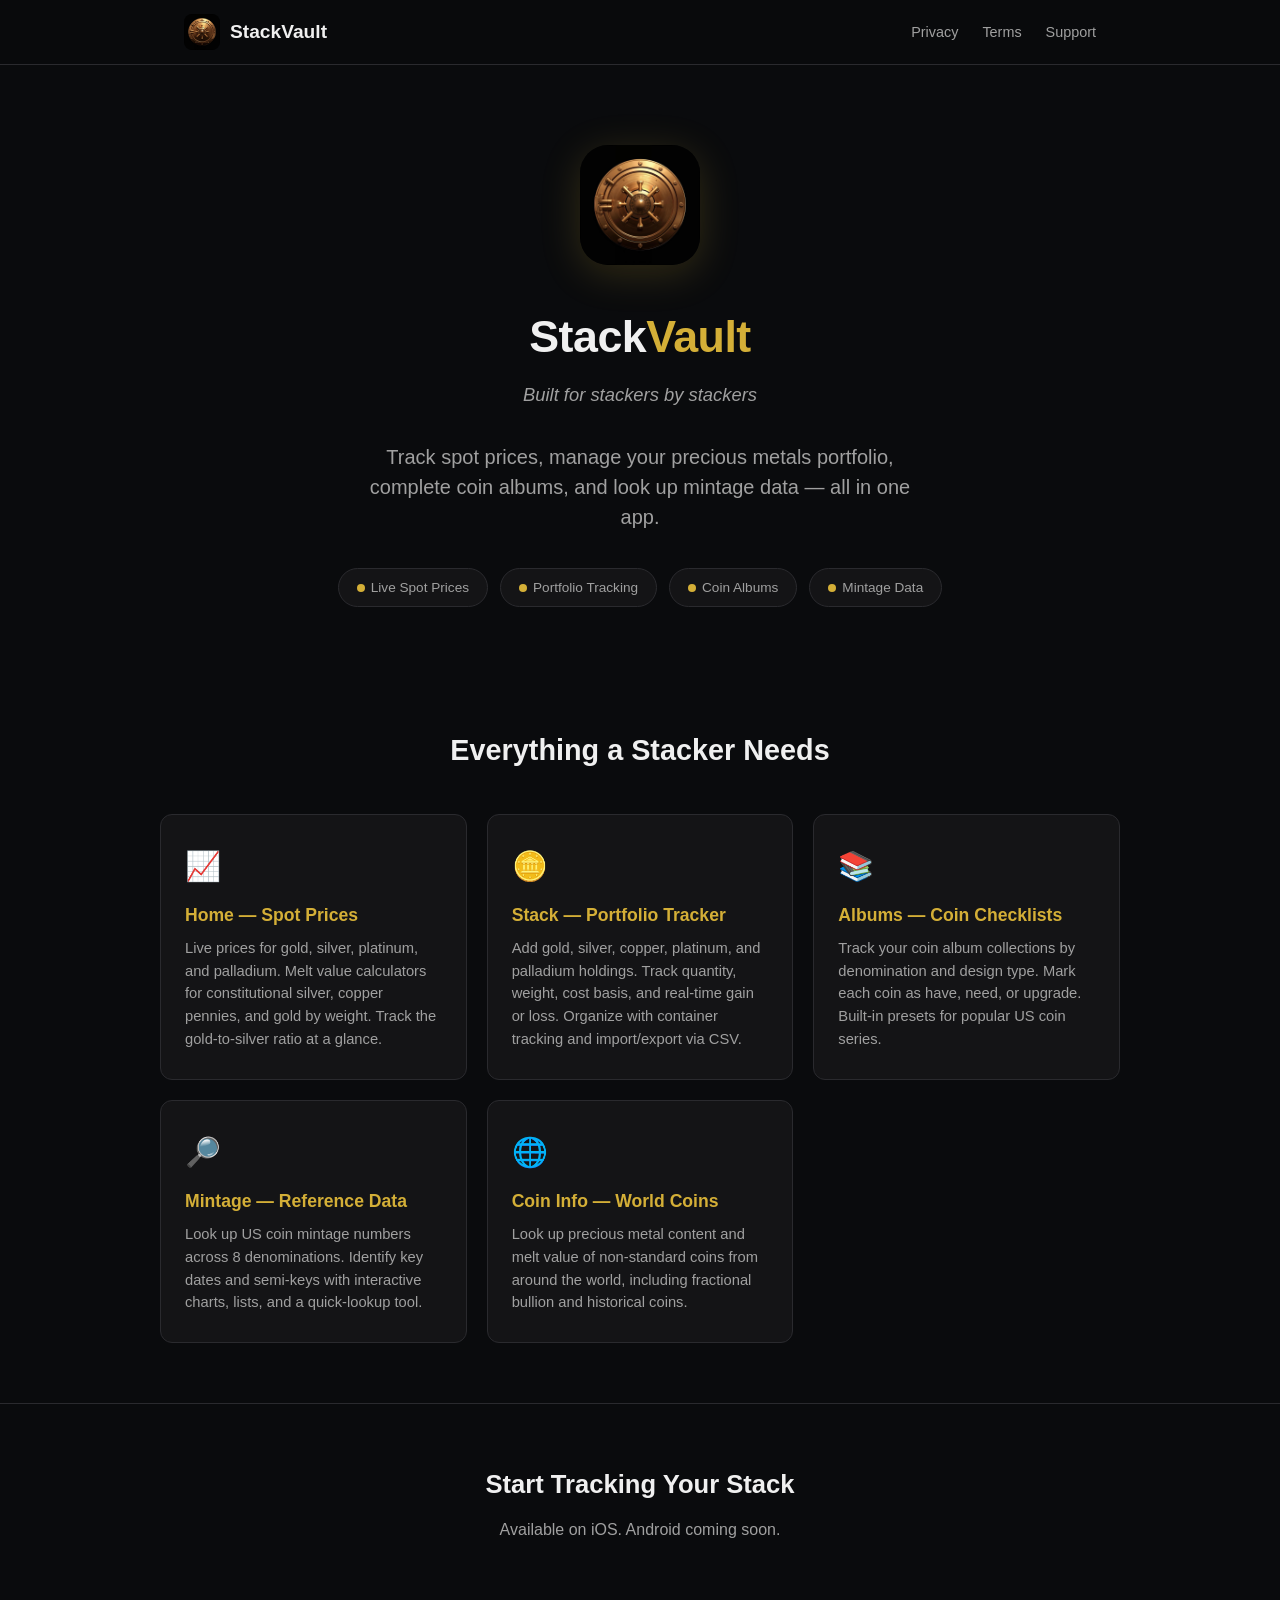
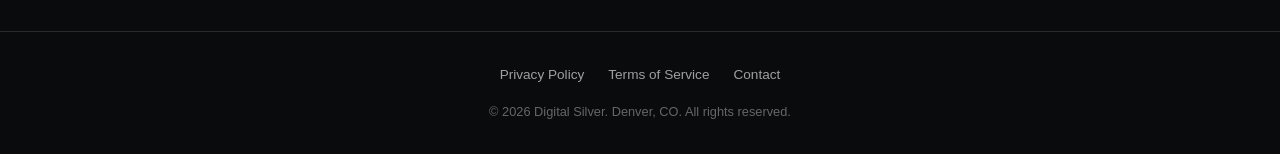
==== commit 75200c62: "Add files via upload" ====
--- a/index.html
+++ b/index.html
@@ -6,8 +6,8 @@
   <title>StackVault - Precious Metals Tracker for Stackers</title>
   <meta name="description" content="StackVault is the precious metals and coin collector app built for stackers by stackers. Track spot prices, manage your stack, complete coin albums, and look up mintage data.">
   <meta name="theme-color" content="#0a0b0d">
-  <link rel="icon" type="image/png" href="assets/icon.png">
-  <link rel="apple-touch-icon" href="assets/icon.png">
+  <link rel="icon" type="image/png" href="icon.png">
+  <link rel="apple-touch-icon" href="icon.png">
   <link rel="stylesheet" href="style.css">
 </head>
 <body>
@@ -15,7 +15,7 @@
 <header>
   <nav>
     <a href="/" class="nav-brand">
-      <img src="assets/icon.png" alt="StackVault icon" width="36" height="36">
+      <img src="icon.png" alt="StackVault icon" width="36" height="36">
       <span>StackVault</span>
     </a>
     <ul class="nav-links">
@@ -28,7 +28,7 @@
 
 <main>
   <section class="hero">
-    <img src="assets/icon.png" alt="StackVault app icon" class="hero-icon" width="120" height="120">
+    <img src="icon.png" alt="StackVault app icon" class="hero-icon" width="120" height="120">
     <h1>Stack<span class="gold">Vault</span></h1>
     <p class="subtitle">Built for stackers by stackers</p>
     <p class="tagline">Track spot prices, manage your precious metals portfolio, complete coin albums, and look up mintage data &mdash; all in one app.</p>
--- a/style.css
+++ b/style.css
@@ -0,0 +1,362 @@
+/* StackVault Website — Dark Gold Theme */
+
+:root {
+  --bg-primary: #0a0b0d;
+  --bg-secondary: #1a1a1d;
+  --bg-card: #141416;
+  --bg-card-hover: #1e1e22;
+  --gold: #D4AF37;
+  --gold-dim: #b8962e;
+  --gold-glow: rgba(212, 175, 55, 0.15);
+  --text-primary: #f0f0f0;
+  --text-secondary: #a0a0a0;
+  --text-muted: #666;
+  --border: #2a2a2e;
+  --radius: 12px;
+  --max-width: 960px;
+}
+
+*, *::before, *::after {
+  box-sizing: border-box;
+  margin: 0;
+  padding: 0;
+}
+
+html {
+  scroll-behavior: smooth;
+}
+
+body {
+  font-family: -apple-system, BlinkMacSystemFont, "Segoe UI", Roboto, Helvetica, Arial, sans-serif;
+  background-color: var(--bg-primary);
+  color: var(--text-primary);
+  line-height: 1.6;
+  -webkit-font-smoothing: antialiased;
+}
+
+a {
+  color: var(--gold);
+  text-decoration: none;
+  transition: color 0.2s;
+}
+
+a:hover {
+  color: var(--gold-dim);
+}
+
+/* Layout */
+
+.container {
+  max-width: var(--max-width);
+  margin: 0 auto;
+  padding: 0 24px;
+}
+
+/* Header / Nav */
+
+header {
+  position: sticky;
+  top: 0;
+  z-index: 100;
+  background: rgba(10, 11, 13, 0.85);
+  backdrop-filter: blur(12px);
+  -webkit-backdrop-filter: blur(12px);
+  border-bottom: 1px solid var(--border);
+}
+
+nav {
+  max-width: var(--max-width);
+  margin: 0 auto;
+  padding: 14px 24px;
+  display: flex;
+  align-items: center;
+  justify-content: space-between;
+}
+
+.nav-brand {
+  display: flex;
+  align-items: center;
+  gap: 10px;
+  font-size: 1.2rem;
+  font-weight: 700;
+  color: var(--text-primary);
+}
+
+.nav-brand img {
+  width: 36px;
+  height: 36px;
+  border-radius: 8px;
+}
+
+.nav-links {
+  display: flex;
+  gap: 24px;
+  list-style: none;
+}
+
+.nav-links a {
+  color: var(--text-secondary);
+  font-size: 0.9rem;
+  font-weight: 500;
+  transition: color 0.2s;
+}
+
+.nav-links a:hover {
+  color: var(--gold);
+}
+
+/* Hero */
+
+.hero {
+  text-align: center;
+  padding: 80px 24px 60px;
+}
+
+.hero-icon {
+  width: 120px;
+  height: 120px;
+  border-radius: 28px;
+  margin-bottom: 28px;
+  box-shadow: 0 8px 40px rgba(212, 175, 55, 0.2);
+}
+
+.hero h1 {
+  font-size: 2.8rem;
+  font-weight: 800;
+  letter-spacing: -0.5px;
+  margin-bottom: 8px;
+}
+
+.hero h1 .gold {
+  color: var(--gold);
+}
+
+.hero .subtitle {
+  font-size: 1.15rem;
+  color: var(--text-secondary);
+  margin-bottom: 32px;
+  font-style: italic;
+}
+
+.hero .tagline {
+  font-size: 1.25rem;
+  color: var(--text-secondary);
+  max-width: 560px;
+  margin: 0 auto 36px;
+  line-height: 1.5;
+}
+
+.badge-row {
+  display: flex;
+  justify-content: center;
+  gap: 12px;
+  flex-wrap: wrap;
+}
+
+.badge {
+  display: inline-flex;
+  align-items: center;
+  gap: 6px;
+  background: var(--bg-card);
+  border: 1px solid var(--border);
+  border-radius: 999px;
+  padding: 8px 18px;
+  font-size: 0.85rem;
+  color: var(--text-secondary);
+}
+
+.badge .dot {
+  width: 8px;
+  height: 8px;
+  border-radius: 50%;
+  background: var(--gold);
+}
+
+/* Features */
+
+.features {
+  padding: 60px 0;
+}
+
+.features h2 {
+  text-align: center;
+  font-size: 1.8rem;
+  font-weight: 700;
+  margin-bottom: 40px;
+}
+
+.feature-grid {
+  display: grid;
+  grid-template-columns: repeat(auto-fit, minmax(260px, 1fr));
+  gap: 20px;
+}
+
+.feature-card {
+  background: var(--bg-card);
+  border: 1px solid var(--border);
+  border-radius: var(--radius);
+  padding: 28px 24px;
+  transition: background 0.2s, border-color 0.2s;
+}
+
+.feature-card:hover {
+  background: var(--bg-card-hover);
+  border-color: var(--gold-dim);
+}
+
+.feature-card .icon {
+  font-size: 1.8rem;
+  margin-bottom: 12px;
+  display: block;
+}
+
+.feature-card h3 {
+  font-size: 1.1rem;
+  font-weight: 700;
+  margin-bottom: 8px;
+  color: var(--gold);
+}
+
+.feature-card p {
+  font-size: 0.92rem;
+  color: var(--text-secondary);
+  line-height: 1.55;
+}
+
+/* CTA */
+
+.cta {
+  text-align: center;
+  padding: 60px 24px;
+  border-top: 1px solid var(--border);
+}
+
+.cta h2 {
+  font-size: 1.6rem;
+  font-weight: 700;
+  margin-bottom: 12px;
+}
+
+.cta p {
+  color: var(--text-secondary);
+  margin-bottom: 28px;
+  font-size: 1rem;
+}
+
+.btn-primary {
+  display: inline-block;
+  background: var(--gold);
+  color: #0a0b0d;
+  font-weight: 700;
+  font-size: 1rem;
+  padding: 14px 36px;
+  border-radius: 999px;
+  transition: background 0.2s, transform 0.15s;
+}
+
+.btn-primary:hover {
+  background: var(--gold-dim);
+  color: #0a0b0d;
+  transform: translateY(-1px);
+}
+
+/* Footer */
+
+footer {
+  border-top: 1px solid var(--border);
+  padding: 32px 24px;
+  text-align: center;
+}
+
+.footer-links {
+  display: flex;
+  justify-content: center;
+  gap: 24px;
+  flex-wrap: wrap;
+  margin-bottom: 16px;
+}
+
+.footer-links a {
+  color: var(--text-secondary);
+  font-size: 0.85rem;
+}
+
+.footer-links a:hover {
+  color: var(--gold);
+}
+
+.footer-copy {
+  color: var(--text-muted);
+  font-size: 0.8rem;
+}
+
+/* Legal Pages */
+
+.legal {
+  padding: 60px 0 80px;
+}
+
+.legal h1 {
+  font-size: 2rem;
+  font-weight: 800;
+  margin-bottom: 8px;
+}
+
+.legal .effective {
+  color: var(--text-muted);
+  font-size: 0.9rem;
+  margin-bottom: 40px;
+}
+
+.legal h2 {
+  font-size: 1.25rem;
+  font-weight: 700;
+  margin-top: 36px;
+  margin-bottom: 12px;
+  color: var(--gold);
+}
+
+.legal p,
+.legal li {
+  color: var(--text-secondary);
+  font-size: 0.95rem;
+  line-height: 1.7;
+  margin-bottom: 12px;
+}
+
+.legal ul {
+  padding-left: 24px;
+  margin-bottom: 16px;
+}
+
+.legal li {
+  margin-bottom: 6px;
+}
+
+.legal a {
+  color: var(--gold);
+}
+
+/* Responsive */
+
+@media (max-width: 640px) {
+  .hero {
+    padding: 48px 16px 40px;
+  }
+
+  .hero h1 {
+    font-size: 2rem;
+  }
+
+  .hero .tagline {
+    font-size: 1.05rem;
+  }
+
+  .feature-grid {
+    grid-template-columns: 1fr;
+  }
+
+  .nav-links {
+    gap: 16px;
+  }
+}
